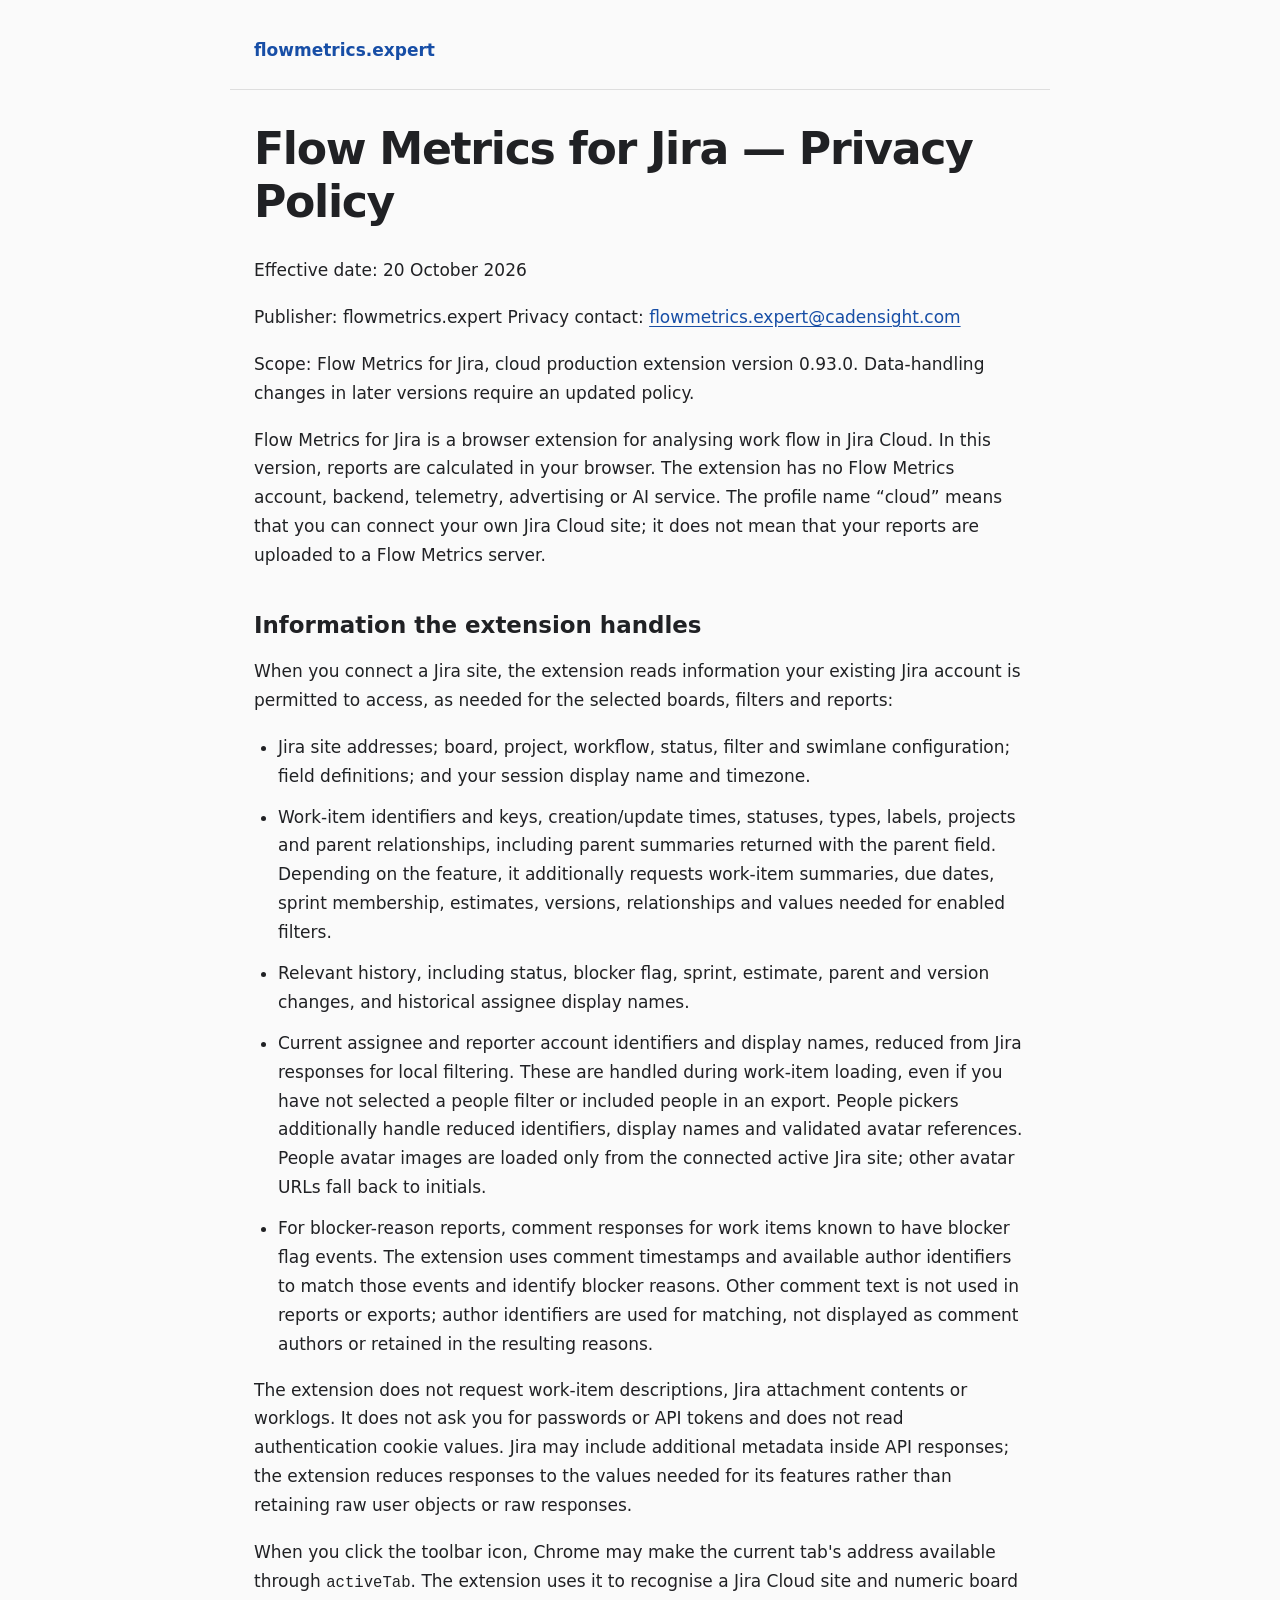
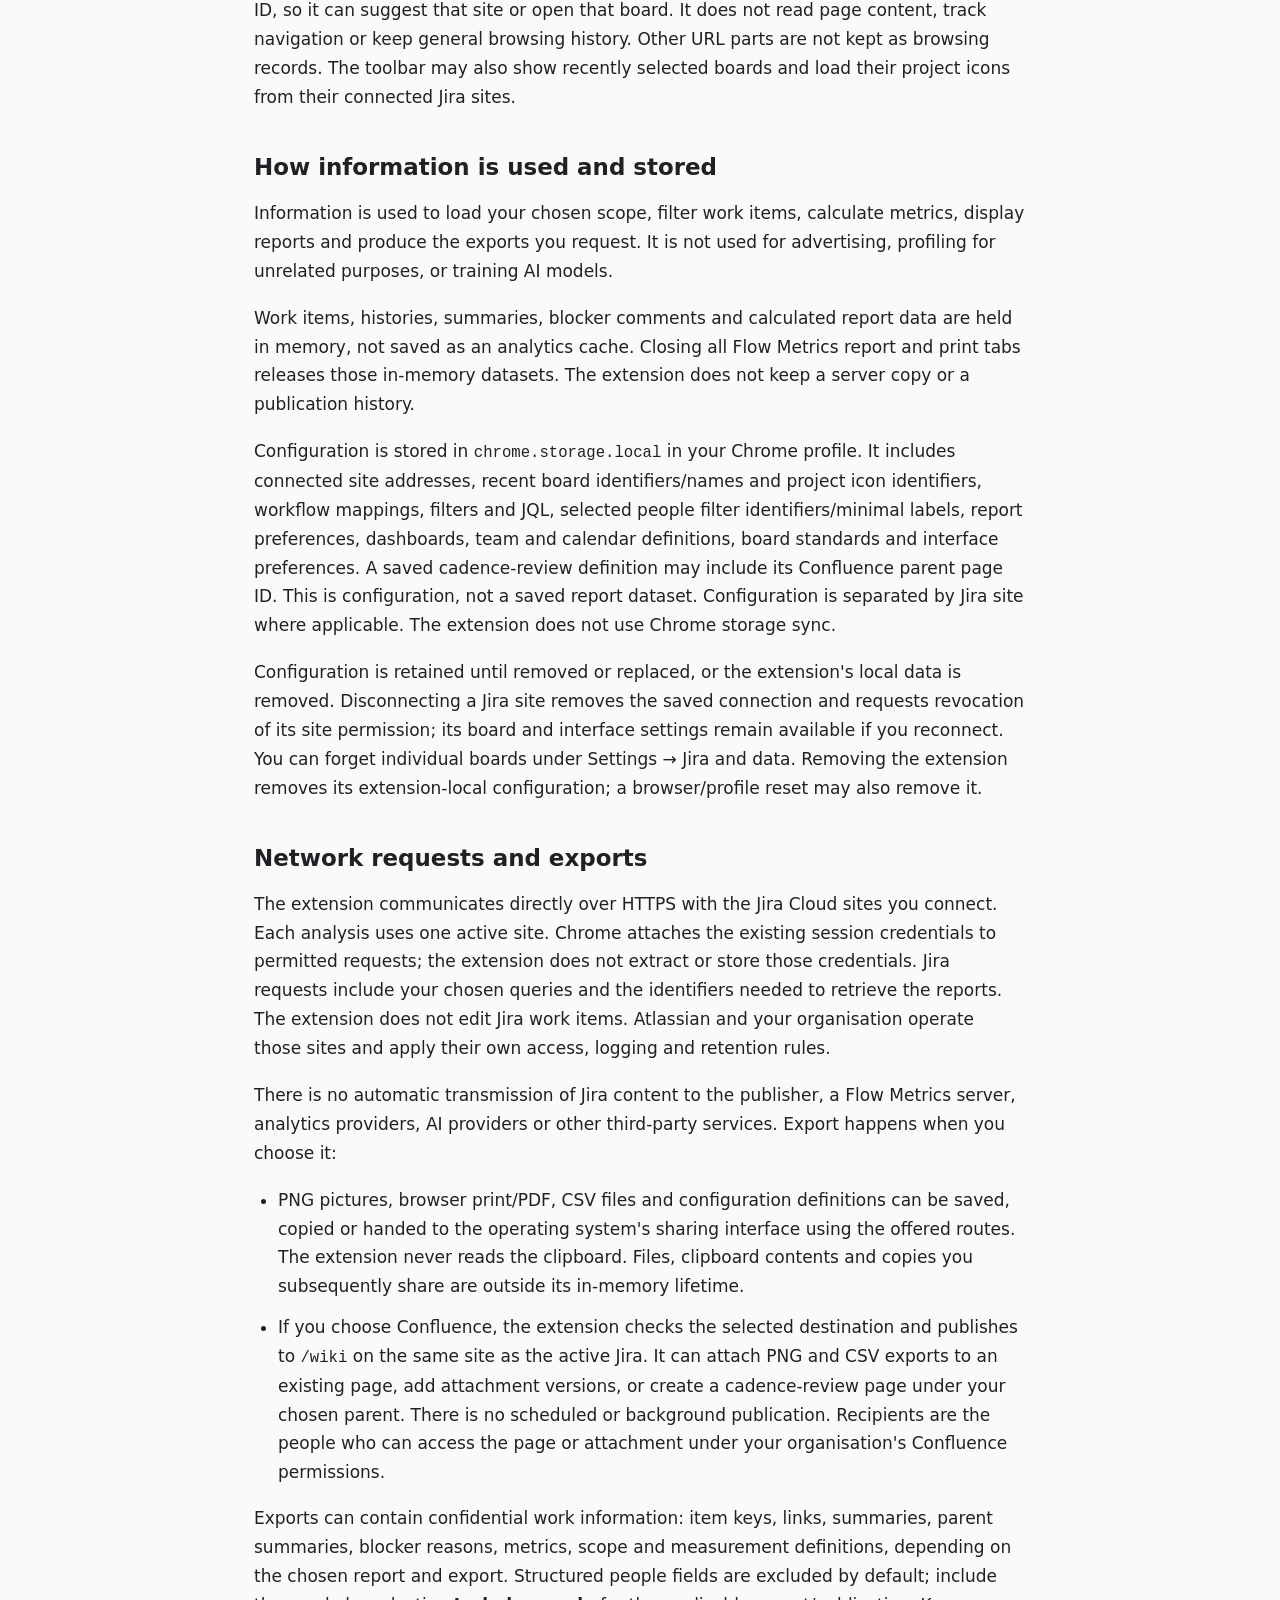
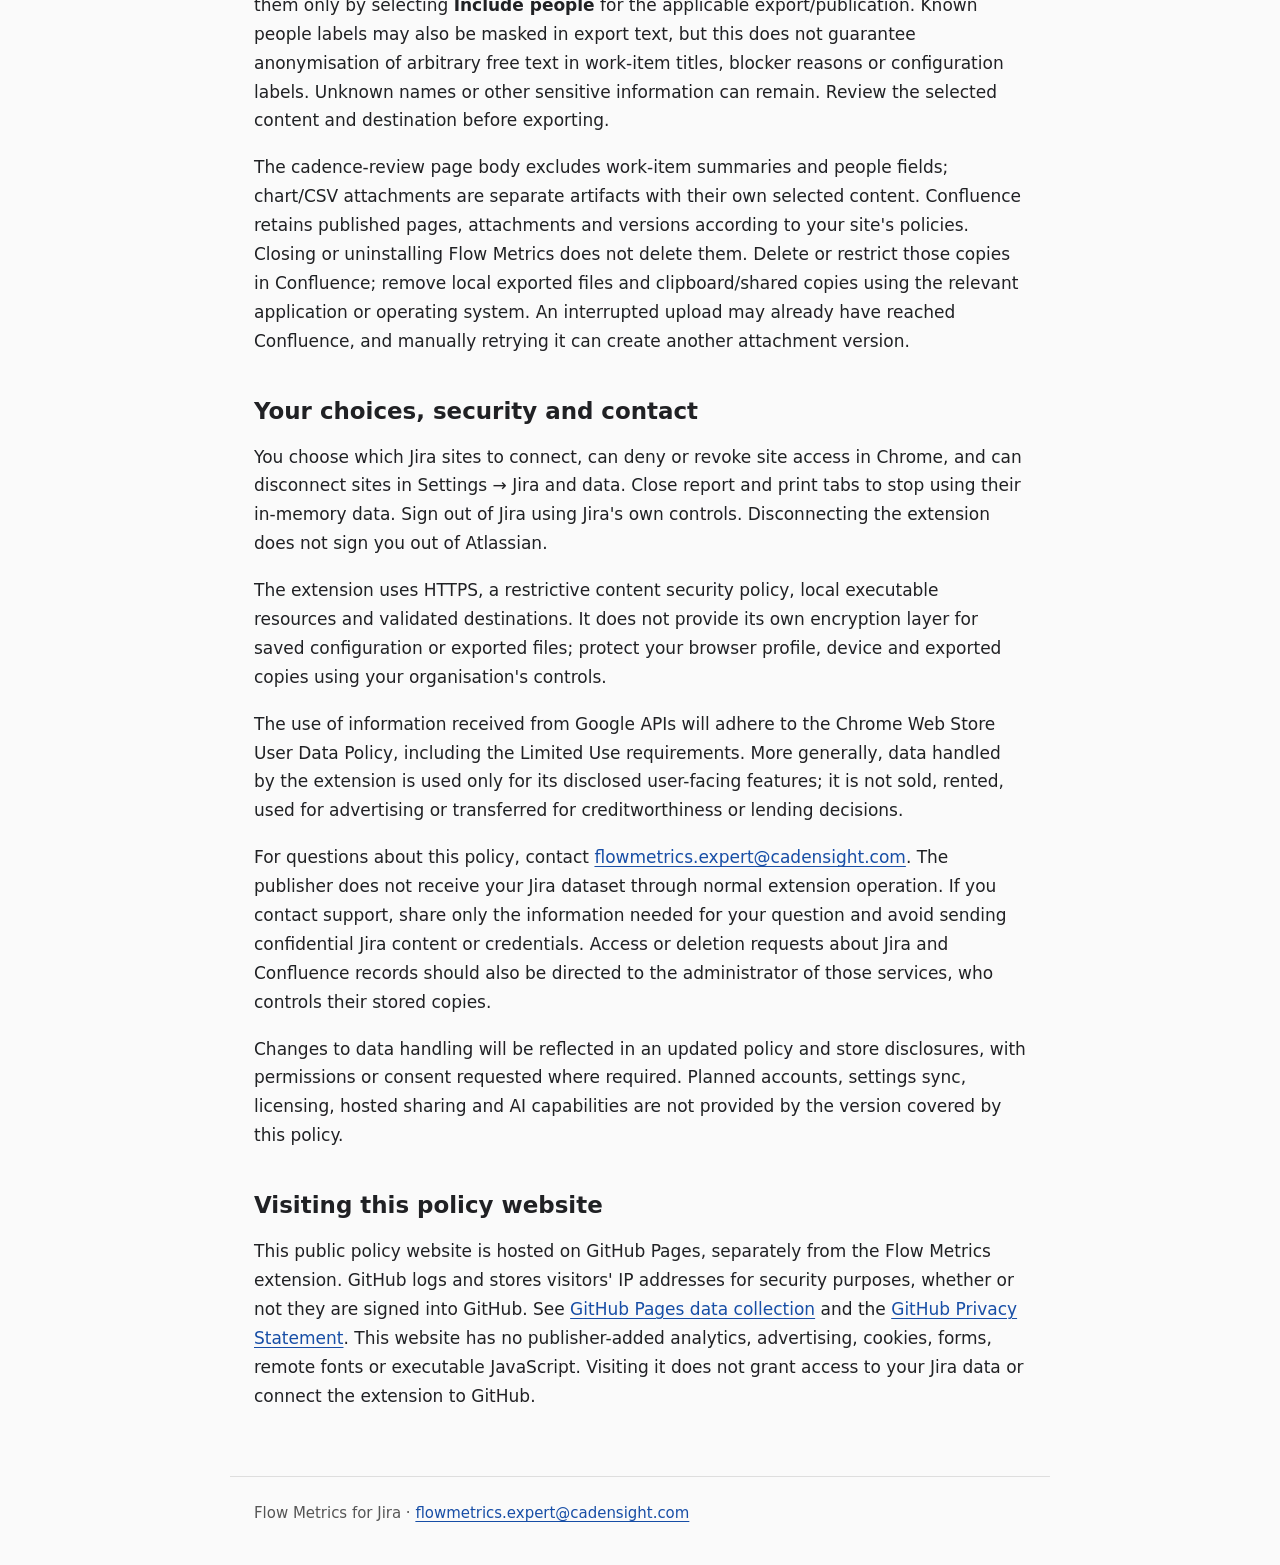
==== privacy/index.html @ 2584912b "Publish Flow Metrics 0.93.0 privacy policy" ====
<!doctype html>
<html lang="en">
<head>
<meta charset="utf-8">
<meta name="viewport" content="width=device-width, initial-scale=1">
<meta name="description" content="Privacy policy for Flow Metrics for Jira, published by flowmetrics.expert.">
<meta name="referrer" content="no-referrer">
<title>Privacy Policy — Flow Metrics for Jira</title>
<link rel="canonical" href="https://valerian-capt.github.io/flow-metrics-policies/privacy/">
<link rel="stylesheet" href="../styles.css">
</head>
<body>
<header><a href="../">flowmetrics.expert</a></header>
<main><h1>Flow Metrics for Jira — Privacy Policy</h1>
<p>Effective date: 20 October 2026</p>
<p>Publisher: flowmetrics.expert Privacy contact: <a href="mailto:flowmetrics.expert@cadensight.com">flowmetrics.expert@cadensight.com</a></p>
<p>Scope: Flow Metrics for Jira, cloud production extension version 0.93.0. Data-handling changes in later versions require an updated policy.</p>
<p>Flow Metrics for Jira is a browser extension for analysing work flow in Jira Cloud. In this version, reports are calculated in your browser. The extension has no Flow Metrics account, backend, telemetry, advertising or AI service. The profile name “cloud” means that you can connect your own Jira Cloud site; it does not mean that your reports are uploaded to a Flow Metrics server.</p>
<h2>Information the extension handles</h2>
<p>When you connect a Jira site, the extension reads information your existing Jira account is permitted to access, as needed for the selected boards, filters and reports:</p>
<ul>
<li>Jira site addresses; board, project, workflow, status, filter and swimlane configuration; field definitions; and your session display name and timezone.</li>
<li>Work-item identifiers and keys, creation/update times, statuses, types, labels, projects and parent relationships, including parent summaries returned with the parent field. Depending on the feature, it additionally requests work-item summaries, due dates, sprint membership, estimates, versions, relationships and values needed for enabled filters.</li>
<li>Relevant history, including status, blocker flag, sprint, estimate, parent and version changes, and historical assignee display names.</li>
<li>Current assignee and reporter account identifiers and display names, reduced from Jira responses for local filtering. These are handled during work-item loading, even if you have not selected a people filter or included people in an export. People pickers additionally handle reduced identifiers, display names and validated avatar references. People avatar images are loaded only from the connected active Jira site; other avatar URLs fall back to initials.</li>
<li>For blocker-reason reports, comment responses for work items known to have blocker flag events. The extension uses comment timestamps and available author identifiers to match those events and identify blocker reasons. Other comment text is not used in reports or exports; author identifiers are used for matching, not displayed as comment authors or retained in the resulting reasons.</li>
</ul>
<p>The extension does not request work-item descriptions, Jira attachment contents or worklogs. It does not ask you for passwords or API tokens and does not read authentication cookie values. Jira may include additional metadata inside API responses; the extension reduces responses to the values needed for its features rather than retaining raw user objects or raw responses.</p>
<p>When you click the toolbar icon, Chrome may make the current tab&#x27;s address available through <code>activeTab</code>. The extension uses it to recognise a Jira Cloud site and numeric board ID, so it can suggest that site or open that board. It does not read page content, track navigation or keep general browsing history. Other URL parts are not kept as browsing records. The toolbar may also show recently selected boards and load their project icons from their connected Jira sites.</p>
<h2>How information is used and stored</h2>
<p>Information is used to load your chosen scope, filter work items, calculate metrics, display reports and produce the exports you request. It is not used for advertising, profiling for unrelated purposes, or training AI models.</p>
<p>Work items, histories, summaries, blocker comments and calculated report data are held in memory, not saved as an analytics cache. Closing all Flow Metrics report and print tabs releases those in-memory datasets. The extension does not keep a server copy or a publication history.</p>
<p>Configuration is stored in <code>chrome.storage.local</code> in your Chrome profile. It includes connected site addresses, recent board identifiers/names and project icon identifiers, workflow mappings, filters and JQL, selected people filter identifiers/minimal labels, report preferences, dashboards, team and calendar definitions, board standards and interface preferences. A saved cadence-review definition may include its Confluence parent page ID. This is configuration, not a saved report dataset. Configuration is separated by Jira site where applicable. The extension does not use Chrome storage sync.</p>
<p>Configuration is retained until removed or replaced, or the extension&#x27;s local data is removed. Disconnecting a Jira site removes the saved connection and requests revocation of its site permission; its board and interface settings remain available if you reconnect. You can forget individual boards under Settings → Jira and data. Removing the extension removes its extension-local configuration; a browser/profile reset may also remove it.</p>
<h2>Network requests and exports</h2>
<p>The extension communicates directly over HTTPS with the Jira Cloud sites you connect. Each analysis uses one active site. Chrome attaches the existing session credentials to permitted requests; the extension does not extract or store those credentials. Jira requests include your chosen queries and the identifiers needed to retrieve the reports. The extension does not edit Jira work items. Atlassian and your organisation operate those sites and apply their own access, logging and retention rules.</p>
<p>There is no automatic transmission of Jira content to the publisher, a Flow Metrics server, analytics providers, AI providers or other third-party services. Export happens when you choose it:</p>
<ul>
<li>PNG pictures, browser print/PDF, CSV files and configuration definitions can be saved, copied or handed to the operating system&#x27;s sharing interface using the offered routes. The extension never reads the clipboard. Files, clipboard contents and copies you subsequently share are outside its in-memory lifetime.</li>
<li>If you choose Confluence, the extension checks the selected destination and publishes to <code>/wiki</code> on the same site as the active Jira. It can attach PNG and CSV exports to an existing page, add attachment versions, or create a cadence-review page under your chosen parent. There is no scheduled or background publication. Recipients are the people who can access the page or attachment under your organisation&#x27;s Confluence permissions.</li>
</ul>
<p>Exports can contain confidential work information: item keys, links, summaries, parent summaries, blocker reasons, metrics, scope and measurement definitions, depending on the chosen report and export. Structured people fields are excluded by default; include them only by selecting <strong>Include people</strong> for the applicable export/publication. Known people labels may also be masked in export text, but this does not guarantee anonymisation of arbitrary free text in work-item titles, blocker reasons or configuration labels. Unknown names or other sensitive information can remain. Review the selected content and destination before exporting.</p>
<p>The cadence-review page body excludes work-item summaries and people fields; chart/CSV attachments are separate artifacts with their own selected content. Confluence retains published pages, attachments and versions according to your site&#x27;s policies. Closing or uninstalling Flow Metrics does not delete them. Delete or restrict those copies in Confluence; remove local exported files and clipboard/shared copies using the relevant application or operating system. An interrupted upload may already have reached Confluence, and manually retrying it can create another attachment version.</p>
<h2>Your choices, security and contact</h2>
<p>You choose which Jira sites to connect, can deny or revoke site access in Chrome, and can disconnect sites in Settings → Jira and data. Close report and print tabs to stop using their in-memory data. Sign out of Jira using Jira&#x27;s own controls. Disconnecting the extension does not sign you out of Atlassian.</p>
<p>The extension uses HTTPS, a restrictive content security policy, local executable resources and validated destinations. It does not provide its own encryption layer for saved configuration or exported files; protect your browser profile, device and exported copies using your organisation&#x27;s controls.</p>
<p>The use of information received from Google APIs will adhere to the Chrome Web Store User Data Policy, including the Limited Use requirements. More generally, data handled by the extension is used only for its disclosed user-facing features; it is not sold, rented, used for advertising or transferred for creditworthiness or lending decisions.</p>
<p>For questions about this policy, contact <a href="mailto:flowmetrics.expert@cadensight.com">flowmetrics.expert@cadensight.com</a>. The publisher does not receive your Jira dataset through normal extension operation. If you contact support, share only the information needed for your question and avoid sending confidential Jira content or credentials. Access or deletion requests about Jira and Confluence records should also be directed to the administrator of those services, who controls their stored copies.</p>
<p>Changes to data handling will be reflected in an updated policy and store disclosures, with permissions or consent requested where required. Planned accounts, settings sync, licensing, hosted sharing and AI capabilities are not provided by the version covered by this policy.</p>
<h2>Visiting this policy website</h2>
<p>This public policy website is hosted on GitHub Pages, separately from the Flow Metrics extension. GitHub logs and stores visitors&#x27; IP addresses for security purposes, whether or not they are signed into GitHub. See <a href="https://docs.github.com/en/pages/getting-started-with-github-pages/what-is-github-pages#data-collection">GitHub Pages data collection</a> and the <a href="https://docs.github.com/en/site-policy/privacy-policies/github-general-privacy-statement">GitHub Privacy Statement</a>. This website has no publisher-added analytics, advertising, cookies, forms, remote fonts or executable JavaScript. Visiting it does not grant access to your Jira data or connect the extension to GitHub.</p></main>
<footer>Flow Metrics for Jira · <a href="mailto:flowmetrics.expert@cadensight.com">flowmetrics.expert@cadensight.com</a></footer>
</body>
</html>
---- styles.css ----
html{color-scheme:light;background:#fafafa;color:#202124;font:17px/1.7 system-ui,-apple-system,"Segoe UI",sans-serif}*{box-sizing:border-box}body{margin:0}header,main,footer{max-width:820px;margin:auto;padding:24px}header{padding-top:36px;border-bottom:1px solid #dedede}header a{font-weight:650;text-decoration:none}main{padding-top:32px;padding-bottom:48px}h1{font-size:clamp(1.8rem,5vw,2.6rem);line-height:1.2;letter-spacing:-.03em;margin:0 0 28px}h2{font-size:1.35rem;line-height:1.35;margin:40px 0 16px}p{margin:0 0 18px}ul{padding-left:24px}li{margin:0 0 12px}a{color:#174ea6;text-underline-offset:3px;overflow-wrap:anywhere}a:hover{text-decoration:underline}a:focus-visible{outline:3px solid #174ea6;outline-offset:4px}code{font-size:.92em;overflow-wrap:anywhere}footer{font-size:.88rem;color:#555;border-top:1px solid #dedede;padding-bottom:40px}@media(max-width:480px){header,main,footer{padding-left:20px;padding-right:20px}}@media print{html{background:white;color:black;font-size:11pt}header,main,footer{max-width:none;padding:12px 0}a{color:inherit}h2{break-after:avoid}li,p{orphans:3;widows:3}}
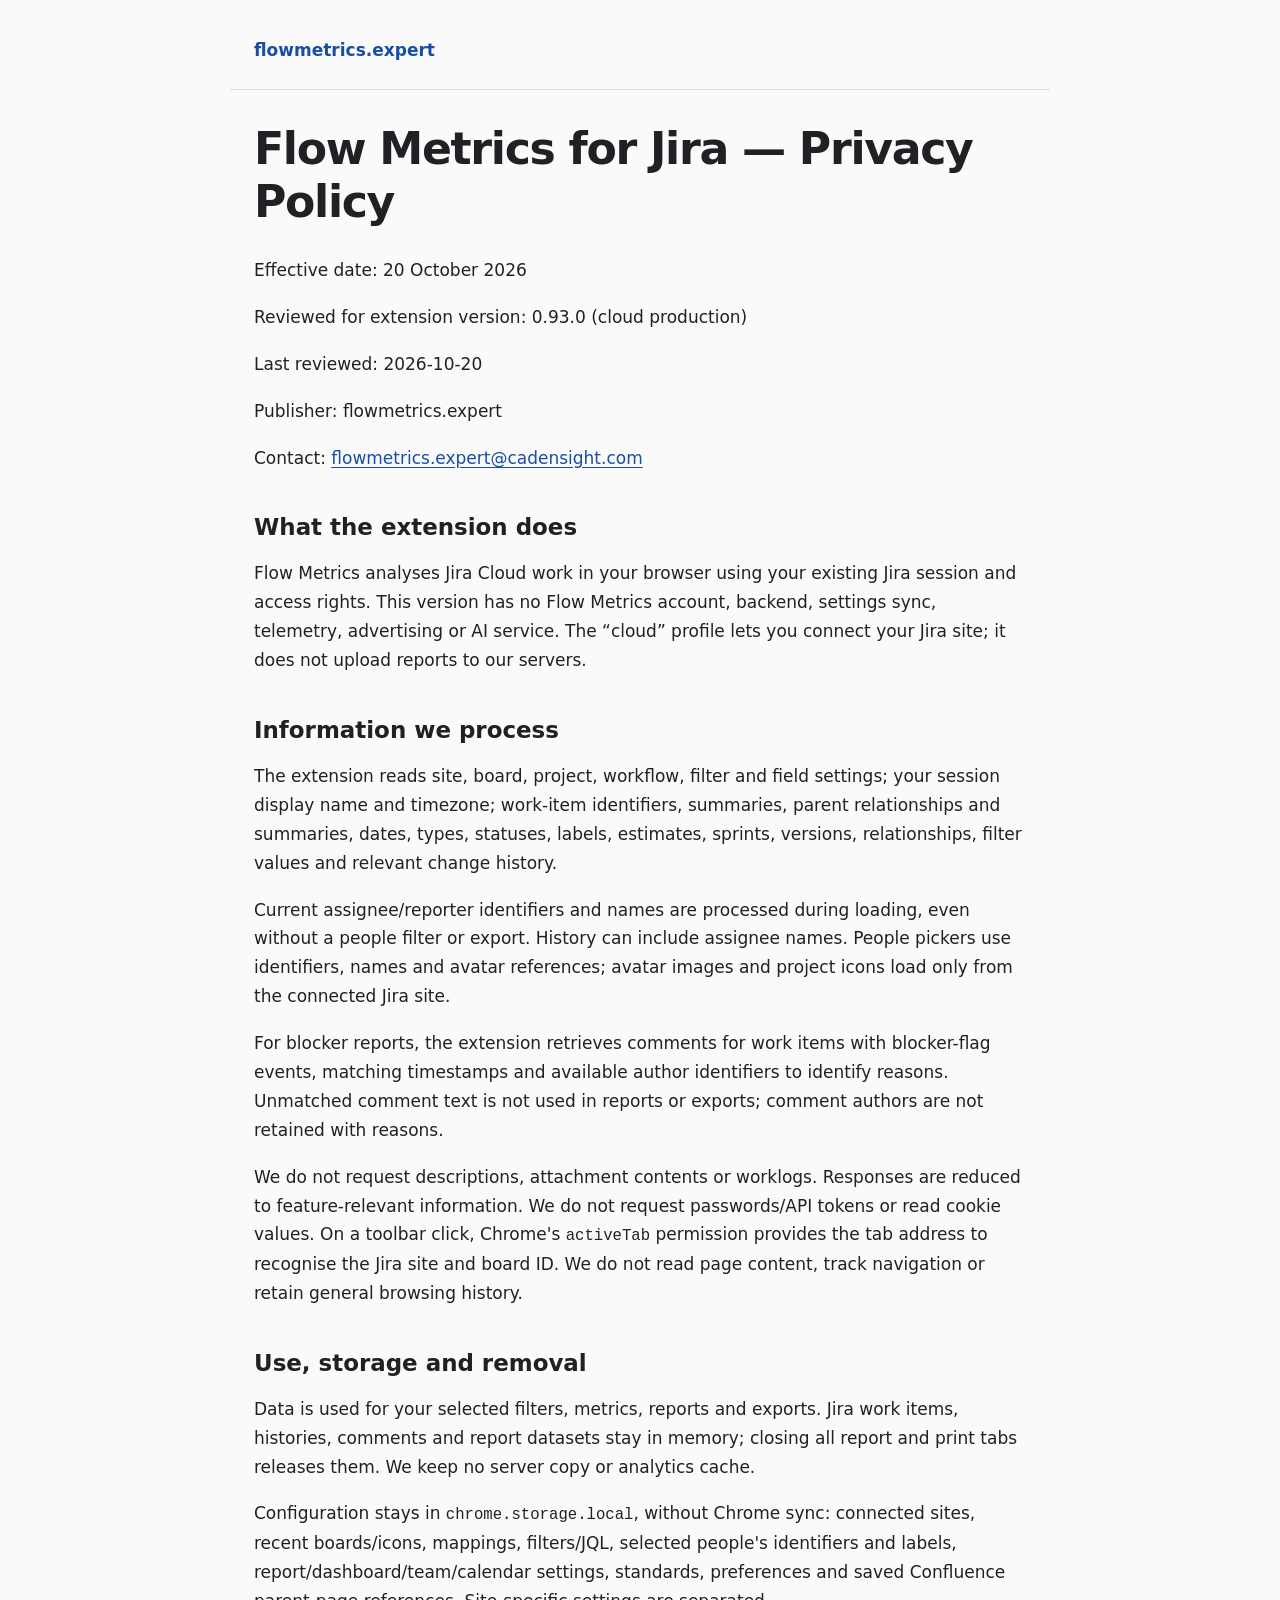
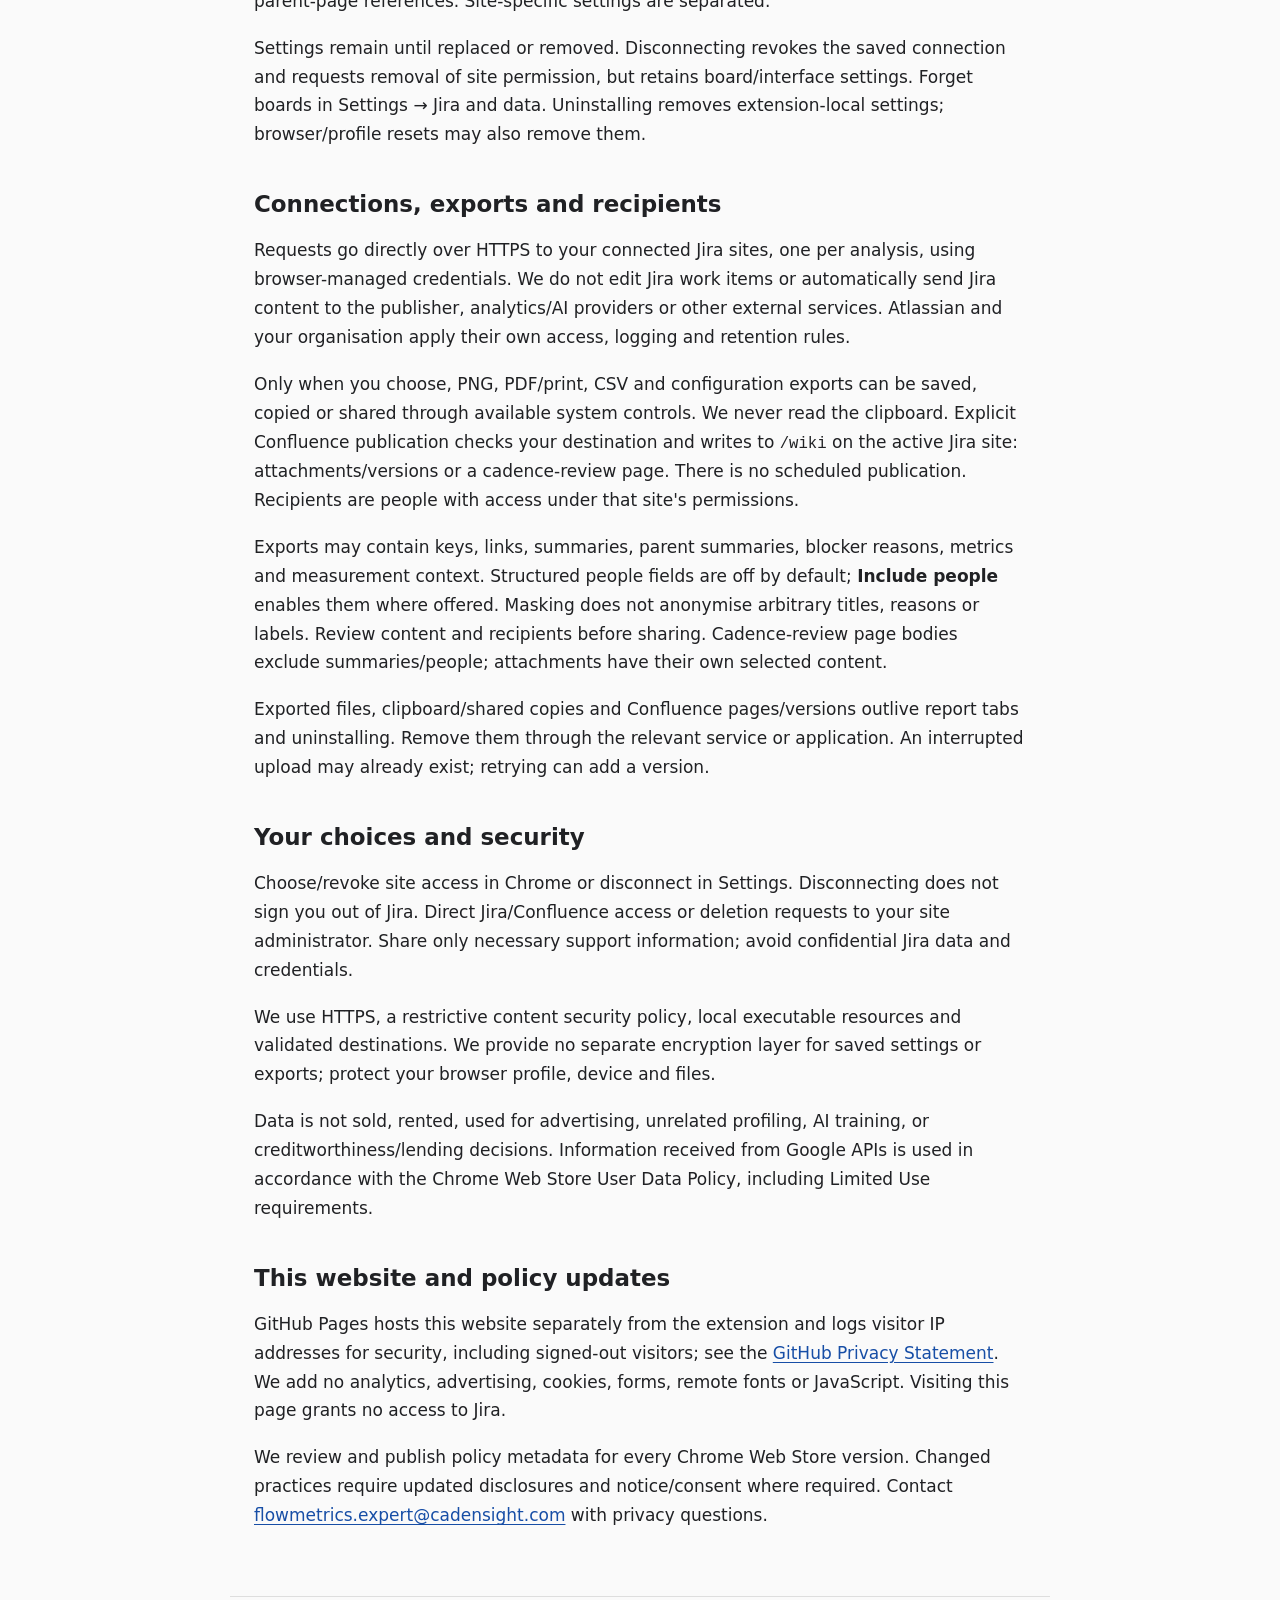
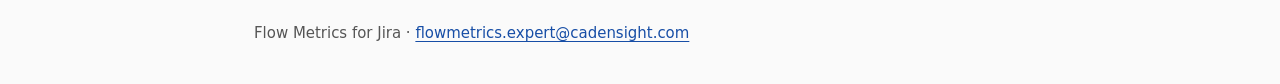
==== commit 98b77bb8: "Shorten privacy policy and record 0.93.0 review" ====
--- a/privacy/index.html
+++ b/privacy/index.html
@@ -13,42 +13,33 @@
 <header><a href="../">flowmetrics.expert</a></header>
 <main><h1>Flow Metrics for Jira — Privacy Policy</h1>
 <p>Effective date: 20 October 2026</p>
-<p>Publisher: flowmetrics.expert Privacy contact: <a href="mailto:flowmetrics.expert@cadensight.com">flowmetrics.expert@cadensight.com</a></p>
-<p>Scope: Flow Metrics for Jira, cloud production extension version 0.93.0. Data-handling changes in later versions require an updated policy.</p>
-<p>Flow Metrics for Jira is a browser extension for analysing work flow in Jira Cloud. In this version, reports are calculated in your browser. The extension has no Flow Metrics account, backend, telemetry, advertising or AI service. The profile name “cloud” means that you can connect your own Jira Cloud site; it does not mean that your reports are uploaded to a Flow Metrics server.</p>
-<h2>Information the extension handles</h2>
-<p>When you connect a Jira site, the extension reads information your existing Jira account is permitted to access, as needed for the selected boards, filters and reports:</p>
-<ul>
-<li>Jira site addresses; board, project, workflow, status, filter and swimlane configuration; field definitions; and your session display name and timezone.</li>
-<li>Work-item identifiers and keys, creation/update times, statuses, types, labels, projects and parent relationships, including parent summaries returned with the parent field. Depending on the feature, it additionally requests work-item summaries, due dates, sprint membership, estimates, versions, relationships and values needed for enabled filters.</li>
-<li>Relevant history, including status, blocker flag, sprint, estimate, parent and version changes, and historical assignee display names.</li>
-<li>Current assignee and reporter account identifiers and display names, reduced from Jira responses for local filtering. These are handled during work-item loading, even if you have not selected a people filter or included people in an export. People pickers additionally handle reduced identifiers, display names and validated avatar references. People avatar images are loaded only from the connected active Jira site; other avatar URLs fall back to initials.</li>
-<li>For blocker-reason reports, comment responses for work items known to have blocker flag events. The extension uses comment timestamps and available author identifiers to match those events and identify blocker reasons. Other comment text is not used in reports or exports; author identifiers are used for matching, not displayed as comment authors or retained in the resulting reasons.</li>
-</ul>
-<p>The extension does not request work-item descriptions, Jira attachment contents or worklogs. It does not ask you for passwords or API tokens and does not read authentication cookie values. Jira may include additional metadata inside API responses; the extension reduces responses to the values needed for its features rather than retaining raw user objects or raw responses.</p>
-<p>When you click the toolbar icon, Chrome may make the current tab&#x27;s address available through <code>activeTab</code>. The extension uses it to recognise a Jira Cloud site and numeric board ID, so it can suggest that site or open that board. It does not read page content, track navigation or keep general browsing history. Other URL parts are not kept as browsing records. The toolbar may also show recently selected boards and load their project icons from their connected Jira sites.</p>
-<h2>How information is used and stored</h2>
-<p>Information is used to load your chosen scope, filter work items, calculate metrics, display reports and produce the exports you request. It is not used for advertising, profiling for unrelated purposes, or training AI models.</p>
-<p>Work items, histories, summaries, blocker comments and calculated report data are held in memory, not saved as an analytics cache. Closing all Flow Metrics report and print tabs releases those in-memory datasets. The extension does not keep a server copy or a publication history.</p>
-<p>Configuration is stored in <code>chrome.storage.local</code> in your Chrome profile. It includes connected site addresses, recent board identifiers/names and project icon identifiers, workflow mappings, filters and JQL, selected people filter identifiers/minimal labels, report preferences, dashboards, team and calendar definitions, board standards and interface preferences. A saved cadence-review definition may include its Confluence parent page ID. This is configuration, not a saved report dataset. Configuration is separated by Jira site where applicable. The extension does not use Chrome storage sync.</p>
-<p>Configuration is retained until removed or replaced, or the extension&#x27;s local data is removed. Disconnecting a Jira site removes the saved connection and requests revocation of its site permission; its board and interface settings remain available if you reconnect. You can forget individual boards under Settings → Jira and data. Removing the extension removes its extension-local configuration; a browser/profile reset may also remove it.</p>
-<h2>Network requests and exports</h2>
-<p>The extension communicates directly over HTTPS with the Jira Cloud sites you connect. Each analysis uses one active site. Chrome attaches the existing session credentials to permitted requests; the extension does not extract or store those credentials. Jira requests include your chosen queries and the identifiers needed to retrieve the reports. The extension does not edit Jira work items. Atlassian and your organisation operate those sites and apply their own access, logging and retention rules.</p>
-<p>There is no automatic transmission of Jira content to the publisher, a Flow Metrics server, analytics providers, AI providers or other third-party services. Export happens when you choose it:</p>
-<ul>
-<li>PNG pictures, browser print/PDF, CSV files and configuration definitions can be saved, copied or handed to the operating system&#x27;s sharing interface using the offered routes. The extension never reads the clipboard. Files, clipboard contents and copies you subsequently share are outside its in-memory lifetime.</li>
-<li>If you choose Confluence, the extension checks the selected destination and publishes to <code>/wiki</code> on the same site as the active Jira. It can attach PNG and CSV exports to an existing page, add attachment versions, or create a cadence-review page under your chosen parent. There is no scheduled or background publication. Recipients are the people who can access the page or attachment under your organisation&#x27;s Confluence permissions.</li>
-</ul>
-<p>Exports can contain confidential work information: item keys, links, summaries, parent summaries, blocker reasons, metrics, scope and measurement definitions, depending on the chosen report and export. Structured people fields are excluded by default; include them only by selecting <strong>Include people</strong> for the applicable export/publication. Known people labels may also be masked in export text, but this does not guarantee anonymisation of arbitrary free text in work-item titles, blocker reasons or configuration labels. Unknown names or other sensitive information can remain. Review the selected content and destination before exporting.</p>
-<p>The cadence-review page body excludes work-item summaries and people fields; chart/CSV attachments are separate artifacts with their own selected content. Confluence retains published pages, attachments and versions according to your site&#x27;s policies. Closing or uninstalling Flow Metrics does not delete them. Delete or restrict those copies in Confluence; remove local exported files and clipboard/shared copies using the relevant application or operating system. An interrupted upload may already have reached Confluence, and manually retrying it can create another attachment version.</p>
-<h2>Your choices, security and contact</h2>
-<p>You choose which Jira sites to connect, can deny or revoke site access in Chrome, and can disconnect sites in Settings → Jira and data. Close report and print tabs to stop using their in-memory data. Sign out of Jira using Jira&#x27;s own controls. Disconnecting the extension does not sign you out of Atlassian.</p>
-<p>The extension uses HTTPS, a restrictive content security policy, local executable resources and validated destinations. It does not provide its own encryption layer for saved configuration or exported files; protect your browser profile, device and exported copies using your organisation&#x27;s controls.</p>
-<p>The use of information received from Google APIs will adhere to the Chrome Web Store User Data Policy, including the Limited Use requirements. More generally, data handled by the extension is used only for its disclosed user-facing features; it is not sold, rented, used for advertising or transferred for creditworthiness or lending decisions.</p>
-<p>For questions about this policy, contact <a href="mailto:flowmetrics.expert@cadensight.com">flowmetrics.expert@cadensight.com</a>. The publisher does not receive your Jira dataset through normal extension operation. If you contact support, share only the information needed for your question and avoid sending confidential Jira content or credentials. Access or deletion requests about Jira and Confluence records should also be directed to the administrator of those services, who controls their stored copies.</p>
-<p>Changes to data handling will be reflected in an updated policy and store disclosures, with permissions or consent requested where required. Planned accounts, settings sync, licensing, hosted sharing and AI capabilities are not provided by the version covered by this policy.</p>
-<h2>Visiting this policy website</h2>
-<p>This public policy website is hosted on GitHub Pages, separately from the Flow Metrics extension. GitHub logs and stores visitors&#x27; IP addresses for security purposes, whether or not they are signed into GitHub. See <a href="https://docs.github.com/en/pages/getting-started-with-github-pages/what-is-github-pages#data-collection">GitHub Pages data collection</a> and the <a href="https://docs.github.com/en/site-policy/privacy-policies/github-general-privacy-statement">GitHub Privacy Statement</a>. This website has no publisher-added analytics, advertising, cookies, forms, remote fonts or executable JavaScript. Visiting it does not grant access to your Jira data or connect the extension to GitHub.</p></main>
+<p>Reviewed for extension version: 0.93.0 (cloud production)</p>
+<p>Last reviewed: 2026-10-20</p>
+<p>Publisher: flowmetrics.expert</p>
+<p>Contact: <a href="mailto:flowmetrics.expert@cadensight.com">flowmetrics.expert@cadensight.com</a></p>
+<h2>What the extension does</h2>
+<p>Flow Metrics analyses Jira Cloud work in your browser using your existing Jira session and access rights. This version has no Flow Metrics account, backend, settings sync, telemetry, advertising or AI service. The “cloud” profile lets you connect your Jira site; it does not upload reports to our servers.</p>
+<h2>Information we process</h2>
+<p>The extension reads site, board, project, workflow, filter and field settings; your session display name and timezone; work-item identifiers, summaries, parent relationships and summaries, dates, types, statuses, labels, estimates, sprints, versions, relationships, filter values and relevant change history.</p>
+<p>Current assignee/reporter identifiers and names are processed during loading, even without a people filter or export. History can include assignee names. People pickers use identifiers, names and avatar references; avatar images and project icons load only from the connected Jira site.</p>
+<p>For blocker reports, the extension retrieves comments for work items with blocker-flag events, matching timestamps and available author identifiers to identify reasons. Unmatched comment text is not used in reports or exports; comment authors are not retained with reasons.</p>
+<p>We do not request descriptions, attachment contents or worklogs. Responses are reduced to feature-relevant information. We do not request passwords/API tokens or read cookie values. On a toolbar click, Chrome&#x27;s <code>activeTab</code> permission provides the tab address to recognise the Jira site and board ID. We do not read page content, track navigation or retain general browsing history.</p>
+<h2>Use, storage and removal</h2>
+<p>Data is used for your selected filters, metrics, reports and exports. Jira work items, histories, comments and report datasets stay in memory; closing all report and print tabs releases them. We keep no server copy or analytics cache.</p>
+<p>Configuration stays in <code>chrome.storage.local</code>, without Chrome sync: connected sites, recent boards/icons, mappings, filters/JQL, selected people&#x27;s identifiers and labels, report/dashboard/team/calendar settings, standards, preferences and saved Confluence parent-page references. Site-specific settings are separated.</p>
+<p>Settings remain until replaced or removed. Disconnecting revokes the saved connection and requests removal of site permission, but retains board/interface settings. Forget boards in Settings → Jira and data. Uninstalling removes extension-local settings; browser/profile resets may also remove them.</p>
+<h2>Connections, exports and recipients</h2>
+<p>Requests go directly over HTTPS to your connected Jira sites, one per analysis, using browser-managed credentials. We do not edit Jira work items or automatically send Jira content to the publisher, analytics/AI providers or other external services. Atlassian and your organisation apply their own access, logging and retention rules.</p>
+<p>Only when you choose, PNG, PDF/print, CSV and configuration exports can be saved, copied or shared through available system controls. We never read the clipboard. Explicit Confluence publication checks your destination and writes to <code>/wiki</code> on the active Jira site: attachments/versions or a cadence-review page. There is no scheduled publication. Recipients are people with access under that site&#x27;s permissions.</p>
+<p>Exports may contain keys, links, summaries, parent summaries, blocker reasons, metrics and measurement context. Structured people fields are off by default; <strong>Include people</strong> enables them where offered. Masking does not anonymise arbitrary titles, reasons or labels. Review content and recipients before sharing. Cadence-review page bodies exclude summaries/people; attachments have their own selected content.</p>
+<p>Exported files, clipboard/shared copies and Confluence pages/versions outlive report tabs and uninstalling. Remove them through the relevant service or application. An interrupted upload may already exist; retrying can add a version.</p>
+<h2>Your choices and security</h2>
+<p>Choose/revoke site access in Chrome or disconnect in Settings. Disconnecting does not sign you out of Jira. Direct Jira/Confluence access or deletion requests to your site administrator. Share only necessary support information; avoid confidential Jira data and credentials.</p>
+<p>We use HTTPS, a restrictive content security policy, local executable resources and validated destinations. We provide no separate encryption layer for saved settings or exports; protect your browser profile, device and files.</p>
+<p>Data is not sold, rented, used for advertising, unrelated profiling, AI training, or creditworthiness/lending decisions. Information received from Google APIs is used in accordance with the Chrome Web Store User Data Policy, including Limited Use requirements.</p>
+<h2>This website and policy updates</h2>
+<p>GitHub Pages hosts this website separately from the extension and logs visitor IP addresses for security, including signed-out visitors; see the <a href="https://docs.github.com/en/site-policy/privacy-policies/github-general-privacy-statement">GitHub Privacy Statement</a>. We add no analytics, advertising, cookies, forms, remote fonts or JavaScript. Visiting this page grants no access to Jira.</p>
+<p>We review and publish policy metadata for every Chrome Web Store version. Changed practices require updated disclosures and notice/consent where required. Contact <a href="mailto:flowmetrics.expert@cadensight.com">flowmetrics.expert@cadensight.com</a> with privacy questions.</p></main>
 <footer>Flow Metrics for Jira · <a href="mailto:flowmetrics.expert@cadensight.com">flowmetrics.expert@cadensight.com</a></footer>
 </body>
 </html>
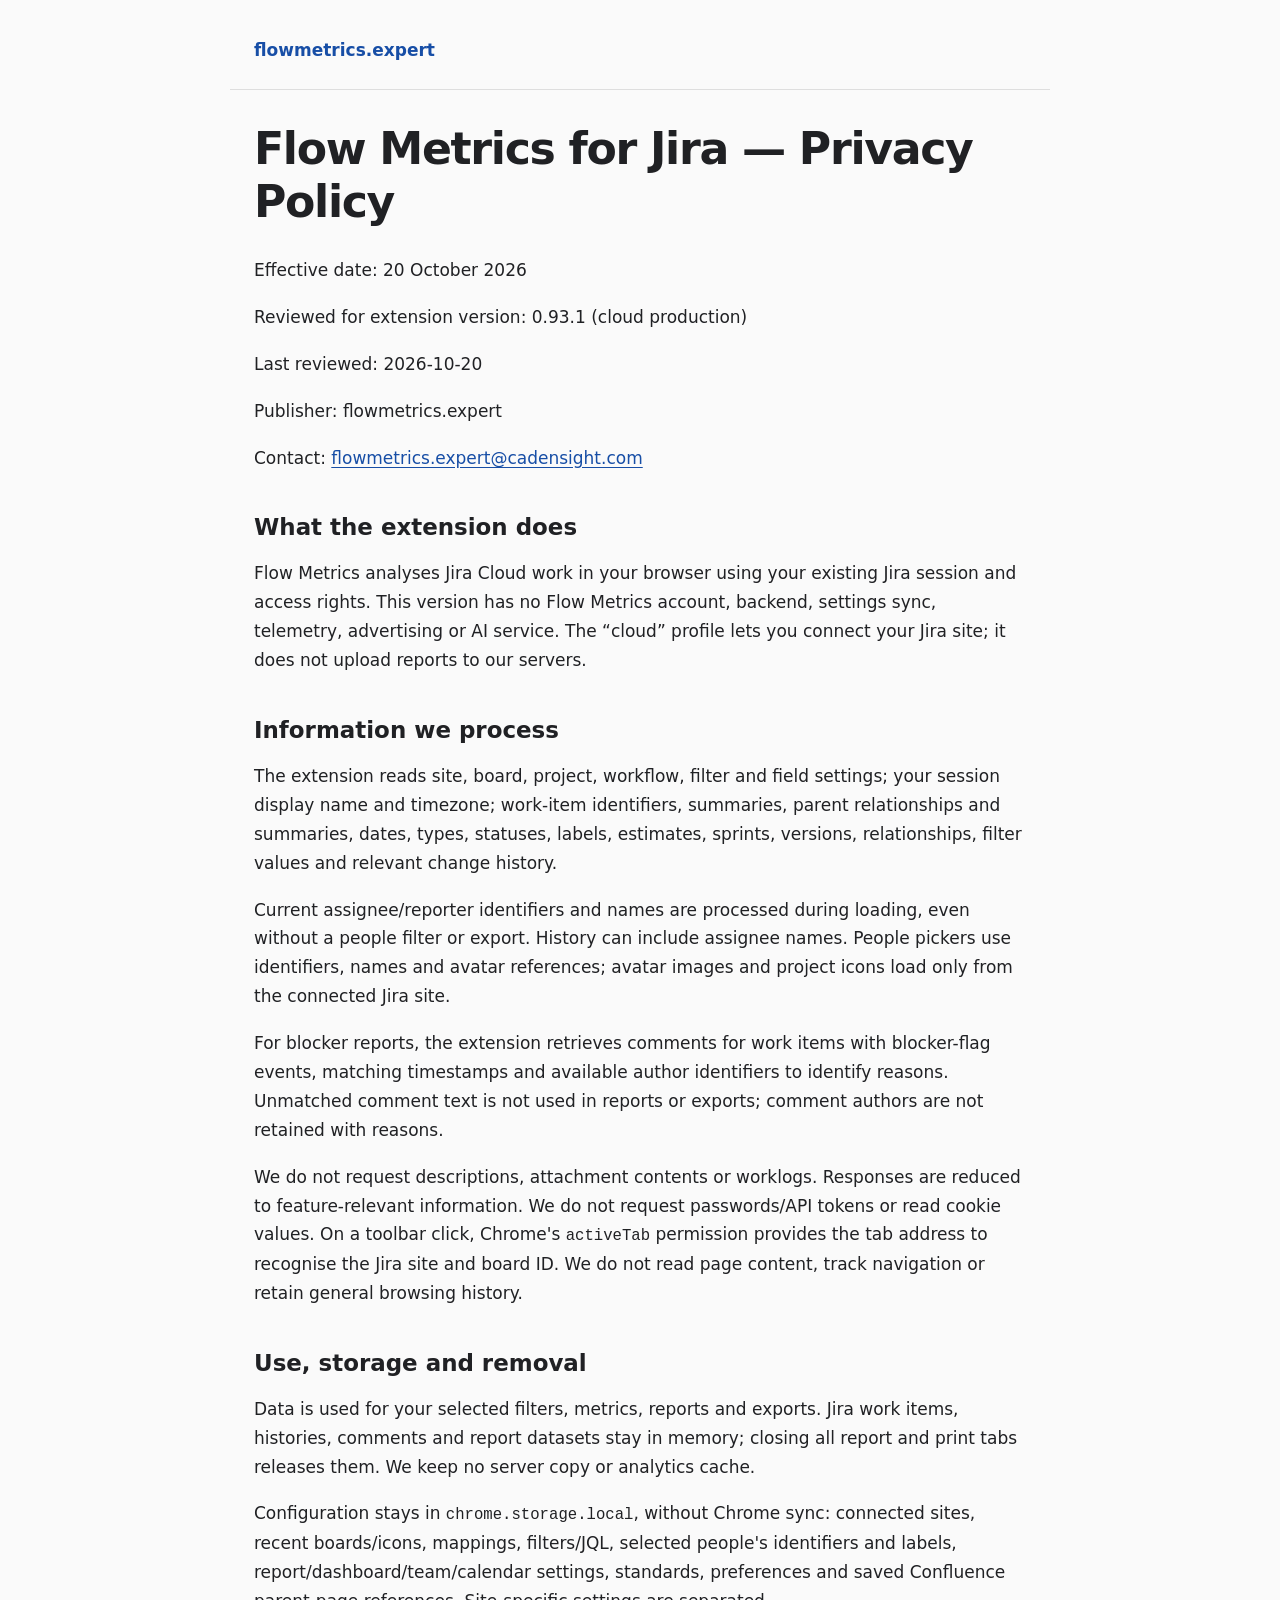
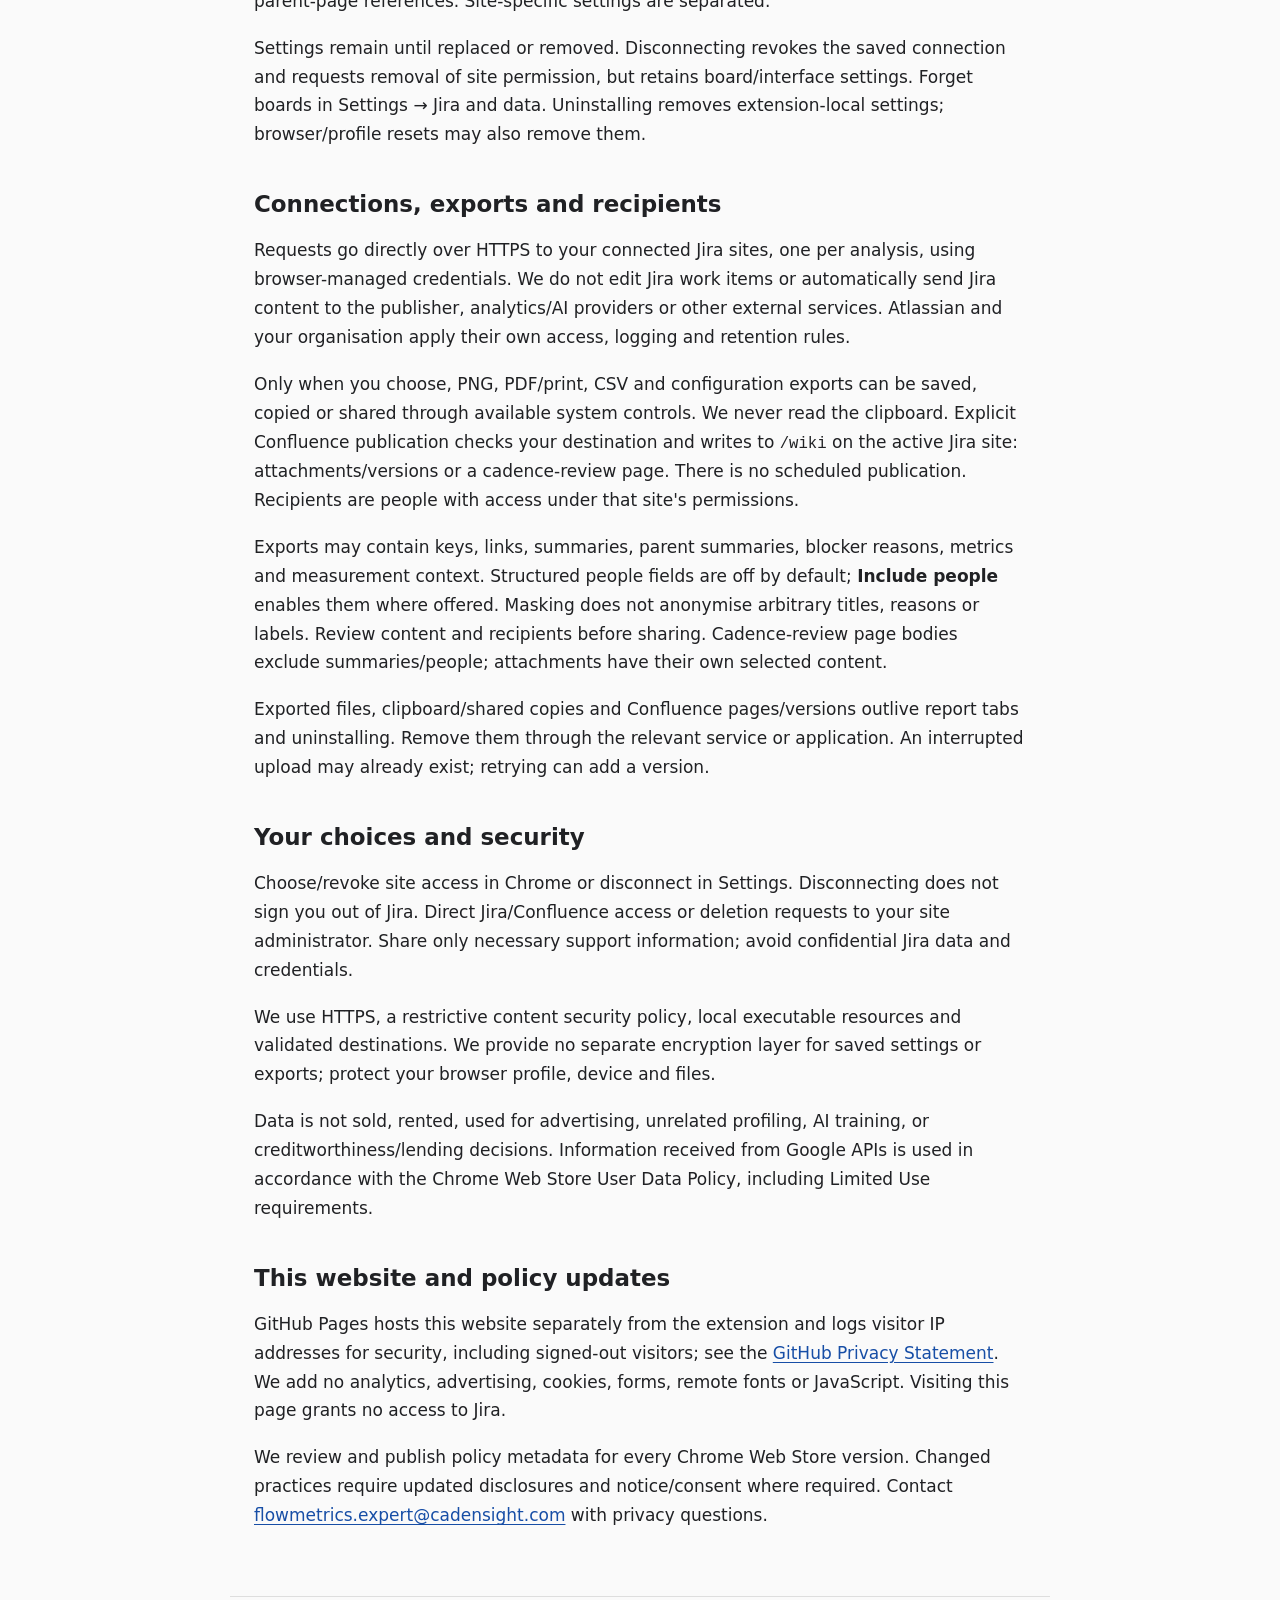
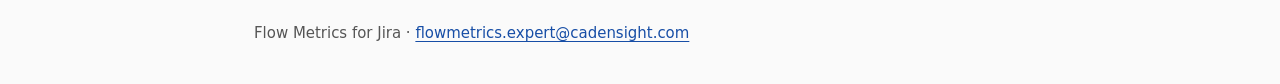
==== commit 39ddeb69: "Review privacy policy for extension 0.93.1" ====
--- a/privacy/index.html
+++ b/privacy/index.html
@@ -13,7 +13,7 @@
 <header><a href="../">flowmetrics.expert</a></header>
 <main><h1>Flow Metrics for Jira — Privacy Policy</h1>
 <p>Effective date: 20 October 2026</p>
-<p>Reviewed for extension version: 0.93.0 (cloud production)</p>
+<p>Reviewed for extension version: 0.93.1 (cloud production)</p>
 <p>Last reviewed: 2026-10-20</p>
 <p>Publisher: flowmetrics.expert</p>
 <p>Contact: <a href="mailto:flowmetrics.expert@cadensight.com">flowmetrics.expert@cadensight.com</a></p>
